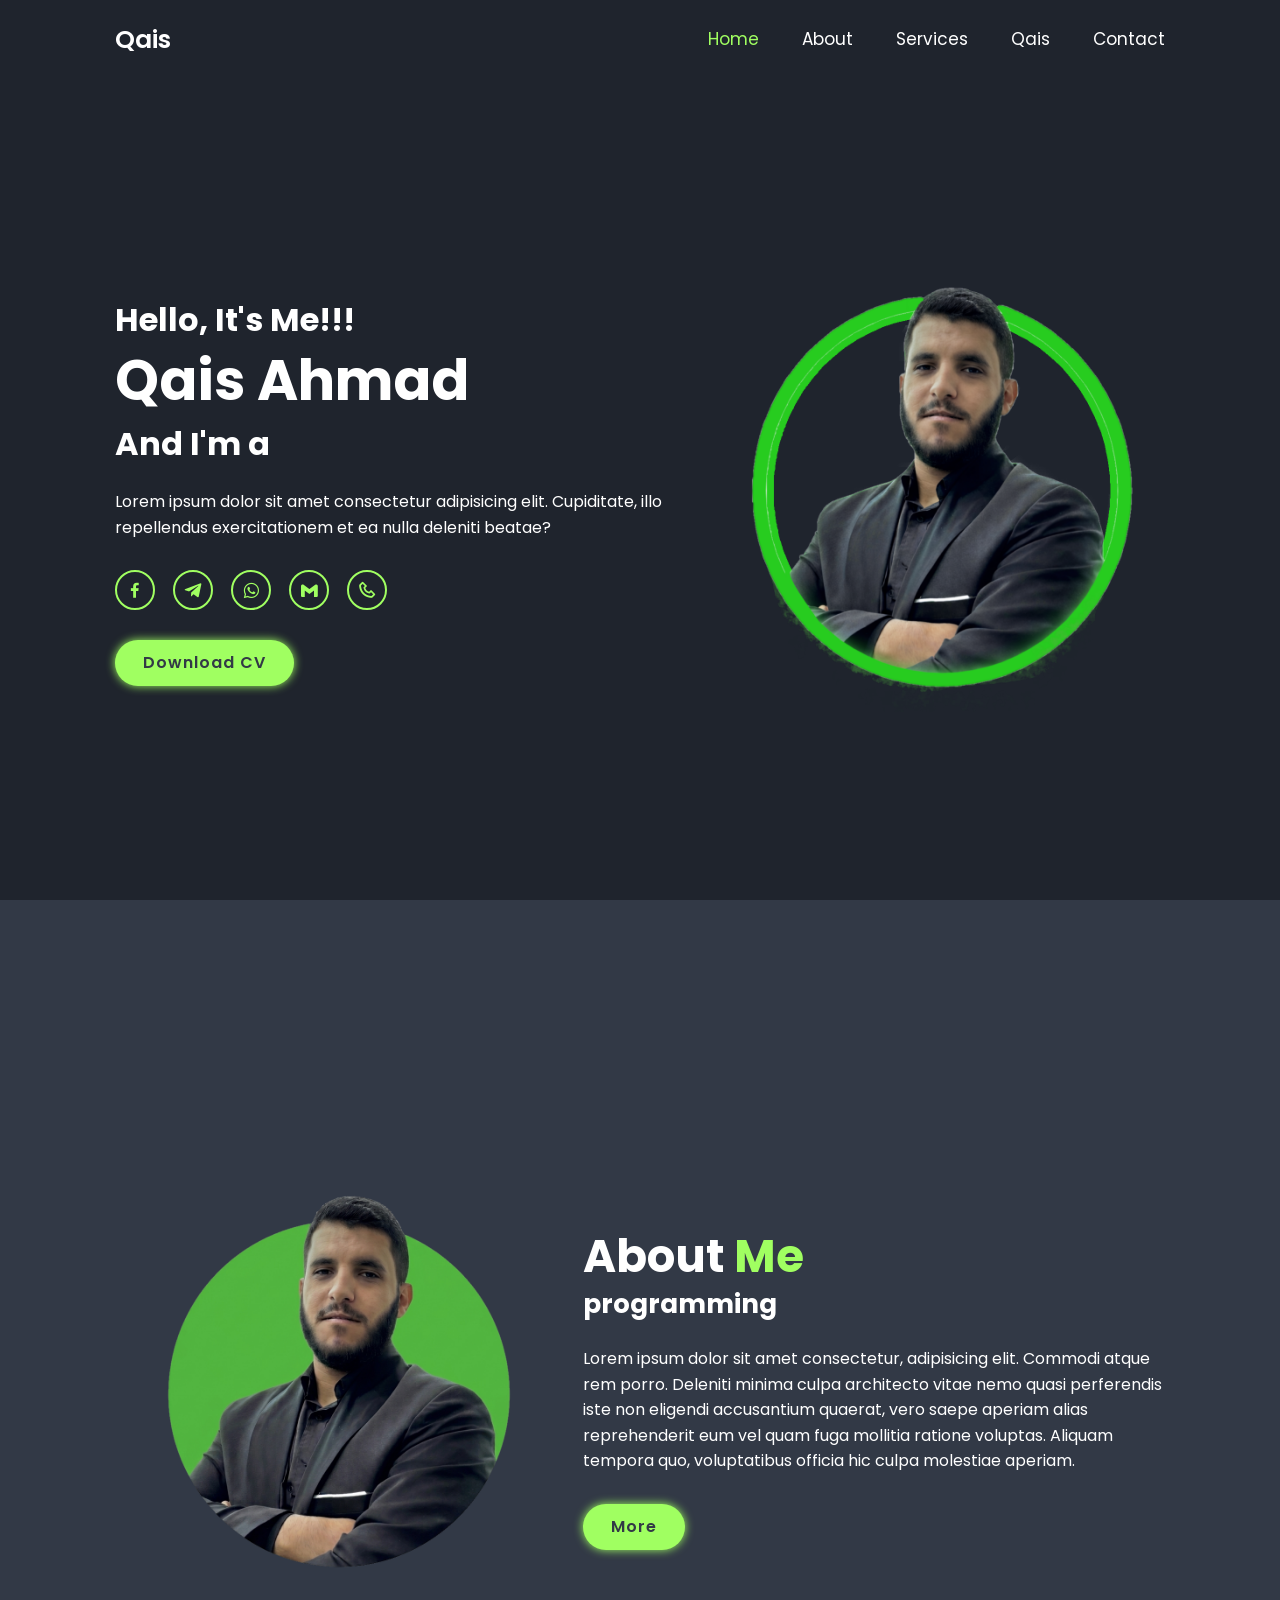
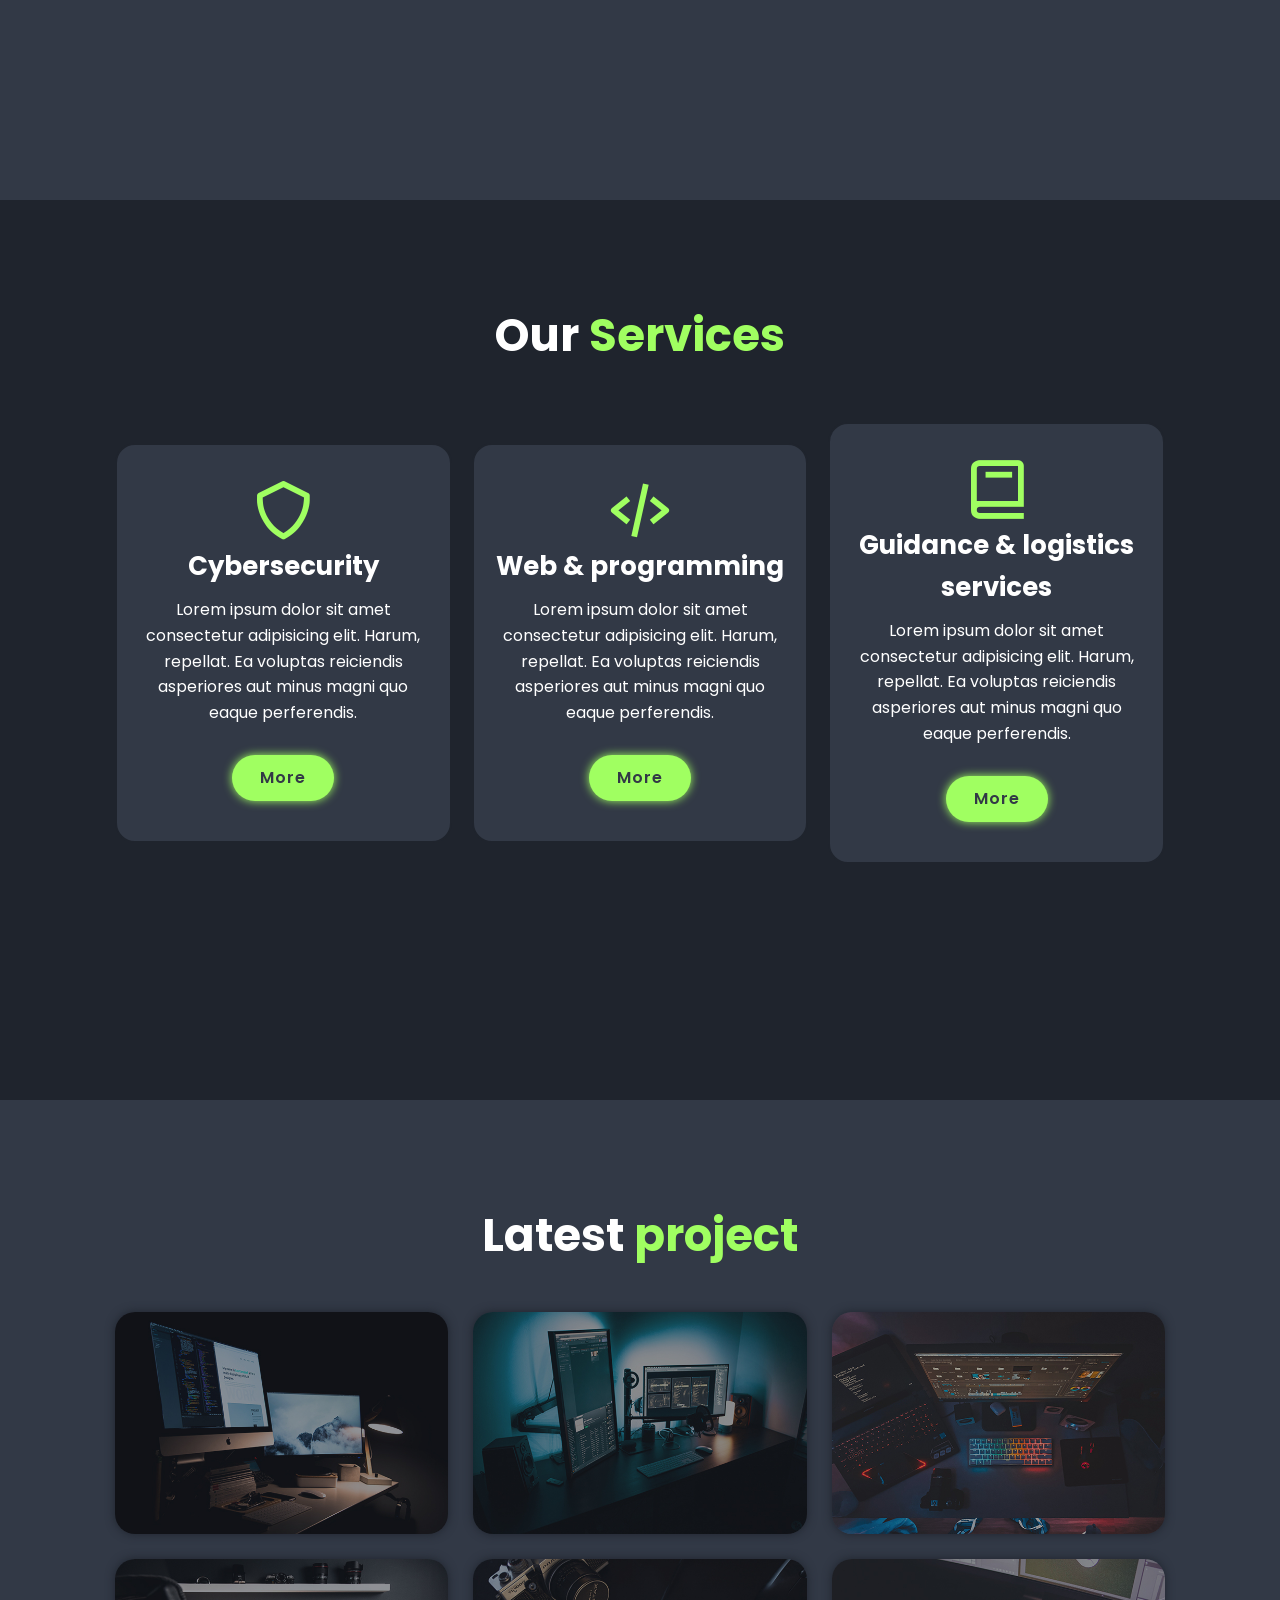
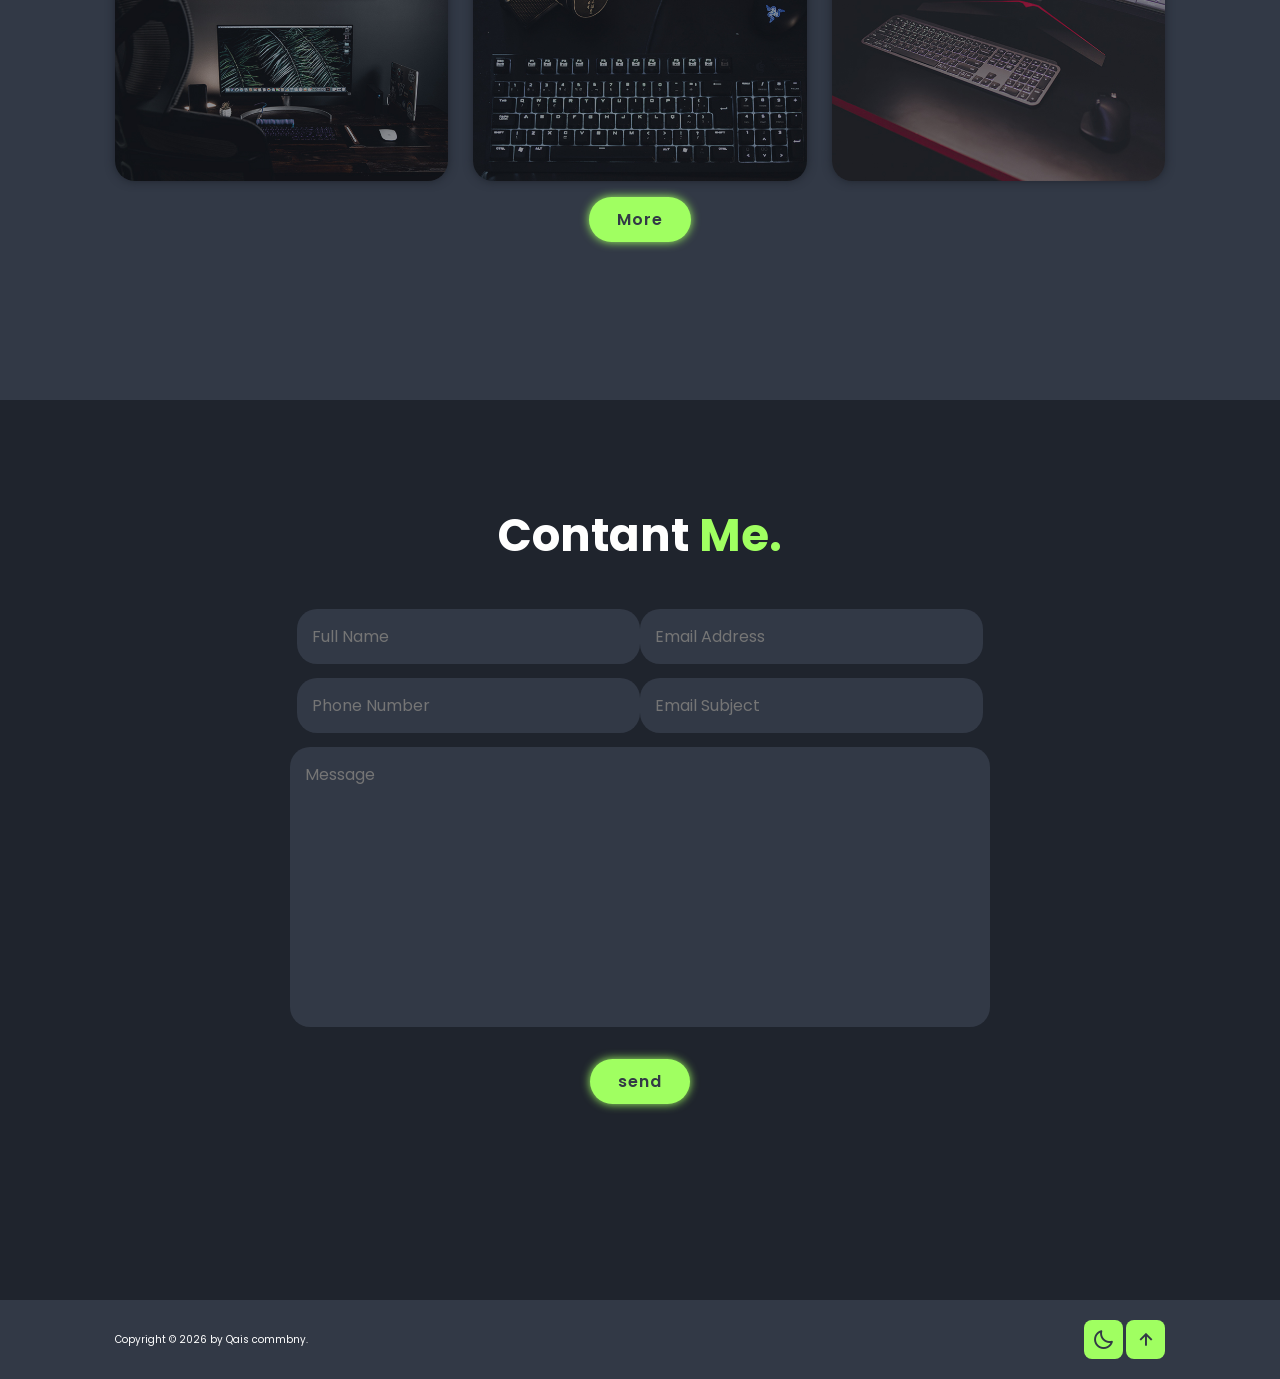
==== index.html @ 55a4468e "Add files via upload" ====
<!DOCTYPE html>
<html lang="en">
  <head>
    <meta charset="UTF-8" />
    <meta http-equiv="X-UA-Compatible" content="IE=edge" />
    <meta name="viewport" content="width=device-width, initial-scale=1.0">
    <link rel="icon" href="images/icon.icon">
      

      
      
      
      <!-- Meta SEO -->
<meta name="description" content="Specialist in cybersecurity and programming">

<!-- Open Graph (لوسائل التواصل الاجتماعي) -->
<meta property="og:title" content="Qais CV">
<meta property="og:description" content="Specialist in cybersecurity and programming">
<meta property="og:image" content="https://qaisprofile.lovestoblog.com/images/pag.jpg">
<meta property="og:url" content="https://qaisprofile.lovestoblog.com/">
<meta property="og:type" content="website">

<!-- Schema.org Structured Data -->
<script type="application/ld+json">
{
 "@context": "https://schema.org",
 "@type": "WebSite",
 "name": "Qais CV",
 "url": "https://qaisprofile.lovestoblog.com/",
 "image": "https://qaisprofile.lovestoblog.com/images/pag.jpg",
 "description": "Specialist in cybersecurity and programming"
}
</script>

<!-- صورة مخفية في الصفحة (ليتمكن Google من فهرستها) -->
<img src="https://qaisprofile.lovestoblog.com/images/pag.jpg" alt="Qais CV" style="display:none;">

      
      
      
    <title>Qais</title>

    <!-- box icons -->
    <link href="https://unpkg.com/boxicons@2.1.4/css/boxicons.min.css" rel="stylesheet" />

    <!-- custom css -->
    <link rel="stylesheet" href="css/style.css" />
  </head>

  <body>
    <!-- header design -->
    <header class="header">
      <a href="#" class="logo">Qais</a>

      <i class='bx bx-menu' id="menu-icon"></i>
      
      <nav class="navbar">
        <a href="#home" class="active">Home</a>
        <a href="#about">About</a>
        <a href="#services">Services</a>
        <a href="#qais">Qais</a>
        <a href="#contact">Contact</a>
      </nav>

    </header>
    <!-- home section design -->
    <section class="home" id="home">
      <div class="home-content">
        <h3>Hello, It's Me!!!</h3>
        <h1>Qais Ahmad</h1>
        <h3>And I'm a <span class="mutiple-text"></span></h3>
        <p>Lorem ipsum dolor sit amet consectetur adipisicing elit. Cupiditate, illo repellendus exercitationem et ea nulla deleniti beatae?
        </p>
        <div class="social">
          <a href="https://web.facebook.com/qays.qays.395/?locale=ar_AR"><i class='bx bxl-facebook'></i></a>
          <a href="https://t.me/797341588"><i class='bx bxl-telegram'></i></a>
          <a href="https://wa.me/967797341588"><i class='bx bxl-whatsapp'></i></a>
          <a href="mailto:qaysabualkhearr@gmail.com"><i class='bx bxl-gmail'></i></a>
          <a href="tel:0797341588"><i class='bx bx-phone'></i></a>
          
        </div>
        <a href="data/cv.pdf" download class="btn">Download CV</a>
      </div>
      <div class="home-img">
        <img src="images/p.png" alt="">
      </div>
    </section>
    <!-- about section design -->
    <section class="about" id="about">
      <div class="about-img" >
        <img src="images/p2.png" alt="">
      </div>
      <div class="about-content">
        <h2 class="heading">About <span>Me</span></h2>
        <h3>programming</h3>
        <p>Lorem ipsum dolor sit amet consectetur, adipisicing elit. Commodi atque rem porro. Deleniti minima culpa architecto vitae nemo quasi perferendis iste non eligendi accusantium quaerat, vero saepe aperiam alias reprehenderit eum vel quam fuga mollitia ratione voluptas. Aliquam tempora quo, voluptatibus officia hic culpa molestiae aperiam.</p>
      <a href="pages/about.html" class="btn">More</a>
      </div>
    </section>
    <!-- services section design -->
    <section class="services" id="services">
      <h2 class="heading">Our <span>Services</span></h2>
      <div class="services-container">
        <div class="services-box">
          <i class='bx bx-shield'></i>
          <h3>Cybersecurity</h3>
          <p>Lorem ipsum dolor sit amet consectetur adipisicing elit. Harum, repellat. Ea voluptas reiciendis asperiores aut minus magni quo eaque perferendis.</p>
          <a href="pages/Services/Cy.html" class="btn">More</a>
        </div>

         <div class="services-box">
          <i class="bx bx-code-alt"></i>
          <h3>Web & programming</h3>
          <p>Lorem ipsum dolor sit amet consectetur adipisicing elit. Harum, repellat. Ea voluptas reiciendis asperiores aut minus magni quo eaque perferendis.</p>
          <a href="pages/Services/WebProgramming.html" class="btn">More</a>
        </div>

         <div class="services-box">
          <i class='bx bx-book'></i>
          <h3>Guidance & logistics services</h3>
          <p>Lorem ipsum dolor sit amet consectetur adipisicing elit. Harum, repellat. Ea voluptas reiciendis asperiores aut minus magni quo eaque perferendis.</p>
          <a href="pages/Services/Guidance.html" class="btn">More</a>
        </div>
      </div>
    </section>
    <!-- qais section design -->
    <section class="qais" id="qais">
      <h2 class="heading">Latest <span>project</span></h2>
    <div class="qais-container">
      <div class="qais-box">
        <img src="images/portfolio1.jpg" alt="">
        <div class="qais-layer">
          <h4>Web Design</h4>
          <p>Lorem ipsum dolor sit amet consectetur adipisicing elit. Explicabo, modi.</p>
          <a href="pages/LatestProject.html"><i class="bx bx-link-external"></i></a>
        </div>
      </div>

      <div class="qais-box">
        <img src="images/portfolio2.jpg" alt="">
        <div class="qais-layer">
          <h4>Web Design</h4>
          <p>Lorem ipsum dolor sit amet consectetur adipisicing elit. Explicabo, modi.</p>
          <a href=""><i class="bx bx-link-external"></i></a>
        </div>
      </div>

      <div class="qais-box">
        <img src="images/portfolio3.jpg" alt="">
        <div class="qais-layer">
          <h4>Web Design</h4>
          <p>Lorem ipsum dolor sit amet consectetur adipisicing elit. Explicabo, modi.</p>
          <a href=""><i class="bx bx-link-external"></i></a>
        </div>
      </div>

      <div class="qais-box">
        <img src="images/portfolio4.jpg" alt="">
        <div class="qais-layer">
          <h4>Web Design</h4>
          <p>Lorem ipsum dolor sit amet consectetur adipisicing elit. Explicabo, modi.</p>
          <a href=""><i class="bx bx-link-external"></i></a>
        </div>
      </div>

      <div class="qais-box">
        <img src="images/portfolio5.jpg" alt="">
        <div class="qais-layer">
          <h4>Web Design</h4>
          <p>Lorem ipsum dolor sit amet consectetur adipisicing elit. Explicabo, modi.</p>
          <a href=""><i class="bx bx-link-external"></i></a>
        </div>
      </div>

      <div class="qais-box">
        <img src="images/portfolio6.jpg" alt="">
        <div class="qais-layer">
          <h4>Web Design</h4>
          <p>Lorem ipsum dolor sit amet consectetur adipisicing elit. Explicabo, modi.</p>
          <a href=""><i class="bx bx-link-external"></i></a>
        </div>
      </div>
      
    </div>
    <br>
    <a  href="pages/project.html" class="btn">More</a>
    </section>
    <!-- contact section design -->
    <section class="contact" id="contact">
      <h2 class="heading">Contant <span>Me.</span></h2>
    <form action="#">
      <div class="input-box">
        <input type="text" placeholder="Full Name">
        <input type="email" placeholder="Email Address">
      </div>
      <div class="input-box">
        <input type="number" placeholder="Phone Number">
        <input type="text" placeholder="Email Subject">
      </div>
      <textarea name="" id="" cols="30" rows="10" placeholder="Message"></textarea>
      <input type="submit" value="send" class="btn">
    </form>
    </section>
    <!-- footer design -->
    <footer>
      <div class="footer-text">
        <p>Copyright &copy; 2026 by Qais commbny.</p>
      </div>
      <div class="footer-iconTop">
        <a class="mood"><i class='bx bx-moon' id="darkMode-icon"></i></a>
        <a href="#home"><i class="bx bx-up-arrow-alt"></i></a>
      </div>
    </footer>

    <!-- scroll reveal -->
    <script src="https://unpkg.com/scrollreveal"></script>

    <!-- typed js -->
    <script src="https://cdn.jsdelivr.net/npm/typed.js@2.0.12"></script>

    <!-- custom js -->
    <script src="js/script.js"></script>
     
   
  </body>
</html>
---- css/style.css ----
@import url('https://fonts.googleapis.com/css2?family=Poppins:wght@300;400;500;600;700;800;900&display=swap');

body {
    background: var(--bg-color);
    color: var(--text-color);
    line-height: 1.6; /* أو جرب 1.5 للسطور العادية */
    overflow-x: hidden;
}
* {
    margin: 0;
    padding: 0;
    box-sizing: border-box;
    text-decoration: none;
    border: none;
    outline: none;
    scroll-behavior: smooth;
    font-family: 'Poppins', sans-serif;
}
:root{
    --bg-color:#1f242d;
    --second-bg-color:#323946;
    --text-color:#ffffff;
    /* --main-color:#0ef; */
    /* ................... */
    --main-color:hsl(96, 100%, 69%);

}




html{
    font-size:62.5%;
    overflow-x:hidden ;
}
body{
    background: var(--bg-color);
    color:var(--text-color) ;
}
section{
    min-height: 100vh;
    padding: 10rem 9% 2rem;
}
.header{
    position: fixed;
    top: 0%;
    left: 0%;
    width: 100%;
    padding: 2rem 9%;
    background:var(--bg-color);
    display: flex;
    justify-content: space-between;
    align-items: center;
    z-index:100 ;
}
.logo{
    font-size: 2.5rem;
    color: var(--text-color);
    font-weight: 600;
    cursor: default;
}
.navbar a{
font-size: 1.7rem;
color: var(--text-color);
margin-left:4rem ;

}
.navbar a:hover,
.navbar a.active
{

color: var(--main-color);


}
#menu-icon{

    font-size: 3.6rem;
    color:var(--text-color);
    display: none;
}
.home{
    display: flex;
    justify-content: center;
    align-items: center;
    
}
.home-img img{
    width:35vw;
    animation: floatImage 4s ease-in-out infinite ;
}
@keyframes floatImage {
    0%{
        transform: translateY();
    }
     50%{
        transform: translateY(-2.4rem);
    }
     100%{
        transform: translateY(0);
    }
   
}
.home-content h3{
    
    font-size:3.2rem ;
    font-weight: 700;
}
.home-content h3:nth-of-type(2){
    margin-bottom: 2rem;
    
}
span{
    color: var(--main-color);
}
.home-content h1{
    font-size: 5.6rem;
     font-weight: 700;
     line-height:1.3 ;

}
.home-content p{
    font-size: 1.6rem;
}
.social a{
    display: inline-flex;
    justify-content:center ;
    align-items: center;
    width: 4rem;
    height: 4rem;
    background-color: transparent;
    border: 0.2rem solid var(--main-color);
    border-radius:50% ;
    font-size: 2rem;
    color: var(--main-color);
    margin: 3rem 1.5rem 3rem 0;
    transition: 0.5s ease;
}
.social a:hover{
    background: var(--main-color);
    color: var(--second-bg-color);
    box-shadow: 0 0 1rem var(--main-color);
}
.btn{
    display:inline-block;
    padding: 1rem 2.8rem;
    background: var(--main-color);
    border-radius: 4rem;
    box-shadow: 0 0 1rem var(--main-color);
    font-size: 1.6rem;
    color: var(--second-bg-color);
    letter-spacing: 0.1rem;
    font-weight: 600;
    transition: 0.5s ease;
}
.btn:hover{
    box-shadow: none;
    

}
.about{
    display: flex;
    justify-content:center ;
    align-items: center;
    gap: 2rem;
    background: var(--second-bg-color);
}
.about-img img{
    width: 35vw;

}
.heading{
    text-align: center;
    font-size: 4.5rem;
}
.about-content h2{
text-align: left;
line-height: 1.2;
}
.about-content h3{
font-size: 2.6rem;
}
.about-content p{
font-size: 1.6rem;
margin: 2rem 0 3rem;
}
.services h2{
    margin-bottom: 5rem;

}
.services-container{
display: flex;
justify-content: center;
align-items: center;
flex-wrap:wrap ;
gap: 2rem;
}
.services-container .services-box{
    flex:1 1 30rem;
    background: var(--second-bg-color);
    padding: 3rem 2rem 4rem;
    border-radius: 2rem;
    text-align: center;
    border: .2rem solid var(--bg-color);
    transition:0.5s ease ;
}
.services-container .services-box:hover{

border-color:var(--main-color) ;
transform: scale(1.2);
}
.services-box i{
    font-size: 7rem;
    color: var(--main-color);
}
.services-box h3{
    font-size: 2.6rem;
}
.services-box p{
    font-size: 1.6rem;
    margin: 1rem 0 3rem;
}
 .qais{
    background: var(--second-bg-color);

 }
 .qais h2{
    margin-bottom:4rem ;
 }
 .qais-container{
    display: grid;
    grid-template-columns: repeat(3,1fr);
    align-items: center;
    gap: 2.5rem;
 }
 .qais-container .qais-box{
    position: relative;
    border-radius: 2rem;
    box-shadow:0 0 1rem var(--bg-color) ;
    overflow: hidden;
    display: flex;
 }
 .qais-box img{
    width: 100%;
    transition: .5s ease;
 }
 .qais-box:hover img{
    transform: scale(1.1);
 }
 .qais-container .qais-layer{
    position: absolute;
    bottom: 0;
    left: 0;
    width: 100%;
    height: 100%;
    background: linear-gradient(rgba(0,0,0,.1),var(--main-color));
    display: flex;
    justify-content: center;
    align-items: center;
    flex-direction: column;
    text-align: center;
    padding:0 4rem;
    transform: translateY(100%);
    transition: .5s ease;
 }
.qais-box:hover .qais-layer{
    transform: translateY(0);
}
 .qais-layer h4{
    font-size: 3rem;

 }
 .qais-layer p{
    font-size: 1.6rem;
    margin: .3rem 0 1rem;
}
.qais-layer a{
    display:inline-flex ;
    justify-content: center;
    align-items: center;
    width: 5rem;
    height: 5rem;
    background: var(--text-color);
    border-radius: 50%;
}
.qais-layer a i{
    font-size: 2rem;
    color: var(--second-bg-color);
}
 
.contact h2{
    margin-bottom:3rem ;
}
.contact form{
    max-width: 70rem;
    margin:1rem auto ;
    text-align: center;
    margin-bottom:3rem;

}
.contact form .input-box{
    display: flex;
    justify-content: center;
    flex-wrap: wrap;
}
.contact form .input-box input,
.contact form textarea{
    
    width: 100%;
    padding: 1.5rem;
    font-size: 1.6rem;
    color: var(--text-color);
    background: var(--second-bg-color);
    border-radius:2rem ;
    margin: .7rem 0;
   
    
}
.contact form .input-box input{
    width: 49%;
   
}
.contact form textarea{
    resize: none;
}
.contact form .btn{
    margin-top:2rem ;
    cursor: pointer;
}
footer{
display: flex;
justify-content: space-between;
align-items: center;
flex-wrap: wrap;
padding:2rem 9% ;
background: var(--second-bg-color);
}
footer-text p{
    font-size: 1.6rem;
}
.footer-iconTop a{
display: inline-flex;
justify-content: center;
align-items: center;
padding: .8rem;
background: var(--main-color);
border-radius: .8rem;
}
.footer-iconTop a:hover{
    box-shadow: 0 0 1rem var(--main-color);
}

.footer-iconTop a i{
    font-size:2.3rem;
    color:var(--second-bg-color);
}
  .show{
    
    display: block;
    margin-left: auto;
    margin-right: auto;
    height: 65vh;width: 80%;
    border-radius: 3rem;
      

    }
/* BREAKPOINTS */
@media (max-width: 1200px) {
    html {
        font-size: 55%;
    }
    .show{
        height: 70vh;width: 90%;
    }
  
}

@media (max-width: 991px) {
    .show{
        height: 60vh;width: 90%;
    }
    .header {
        padding: 2rem 3%;
    }
    section {
    padding: 10rem 3% 2rem ;
    }
    .services{
        padding-bottom: 7rem;
    }
    .qais{
        padding-bottom:7rem ;
    }
    .contact{
        min-height:auto ;
    }
    footer{
        padding:2rem 3% ;
    }
}   

@media (max-width: 768px) {
    .show{
        height: 70vh;width: 90%;
    }
        #menu-icon {
            display: block;
        }


    .navbar {
        
        position: absolute;
        top: 100%;
        left: 0;
        width: 100%;
        padding: 1rem 3%;
        background: var(--bg-color);
        border-top: .1rem solid rgba(0, 0, 0, .2);
        box-shadow: 0 .5rem 1rem rgba(0, 0, 0, .2);
        display: none;
    }
    .navbar.active{
        display: block;
    }
        .navbar a{
            display: block;
            font-size:2rem;
            margin:3rem
        }
        .home{
        
            flex-direction: column;
        }
        .home-content h3{
            font-size:2.6rem ;
        }
        .home-content h1{
            font-size:5rem ;
        }
        .home-img img {
            width: 70vw;
            margin-top:4rem ;
        }
        .about{
            flex-direction: column-reverse;
        }
        .about img{
             width: 70vw;
            margin-top:4rem ;
        }
        .services h2{
            margin-bottom: 3rem;
        }
        .qais h2{
            margin-bottom: 3rem;
        }
        .qais-container{
            grid-template-columns: repeat(2,1fr);
        }
}
@media (max-width: 617px){
    .show{
        height: 40vh;width: 90%;
    }
    .qais-container{
        grid-template-columns: 1fr;
    }
}
@media (max-width: 450px){
    html{
        font-size:50%;
    }
    .contact form .input-box input{
        width:100%;
    }
}
@media (max-width: 365px){
    .show{
        height: 25vh;width: 90%;
    }
    .home-img img {
        width: 90vw;
    }
    .about-img img {
        width: 90vw;
    }
    footer{
        flex-direction: column-reverse;
    }
    footer p{
        text-align:center ;
        margin-top: 2rem;
    }
}
.bord{
    height: 30vh;width: 90%; background-image:url(/images/wb.jpg)  ;background-repeat: no-repeat;
}
.qais .btn{
     display: block;
    width: fit-content;
    margin: auto;
}
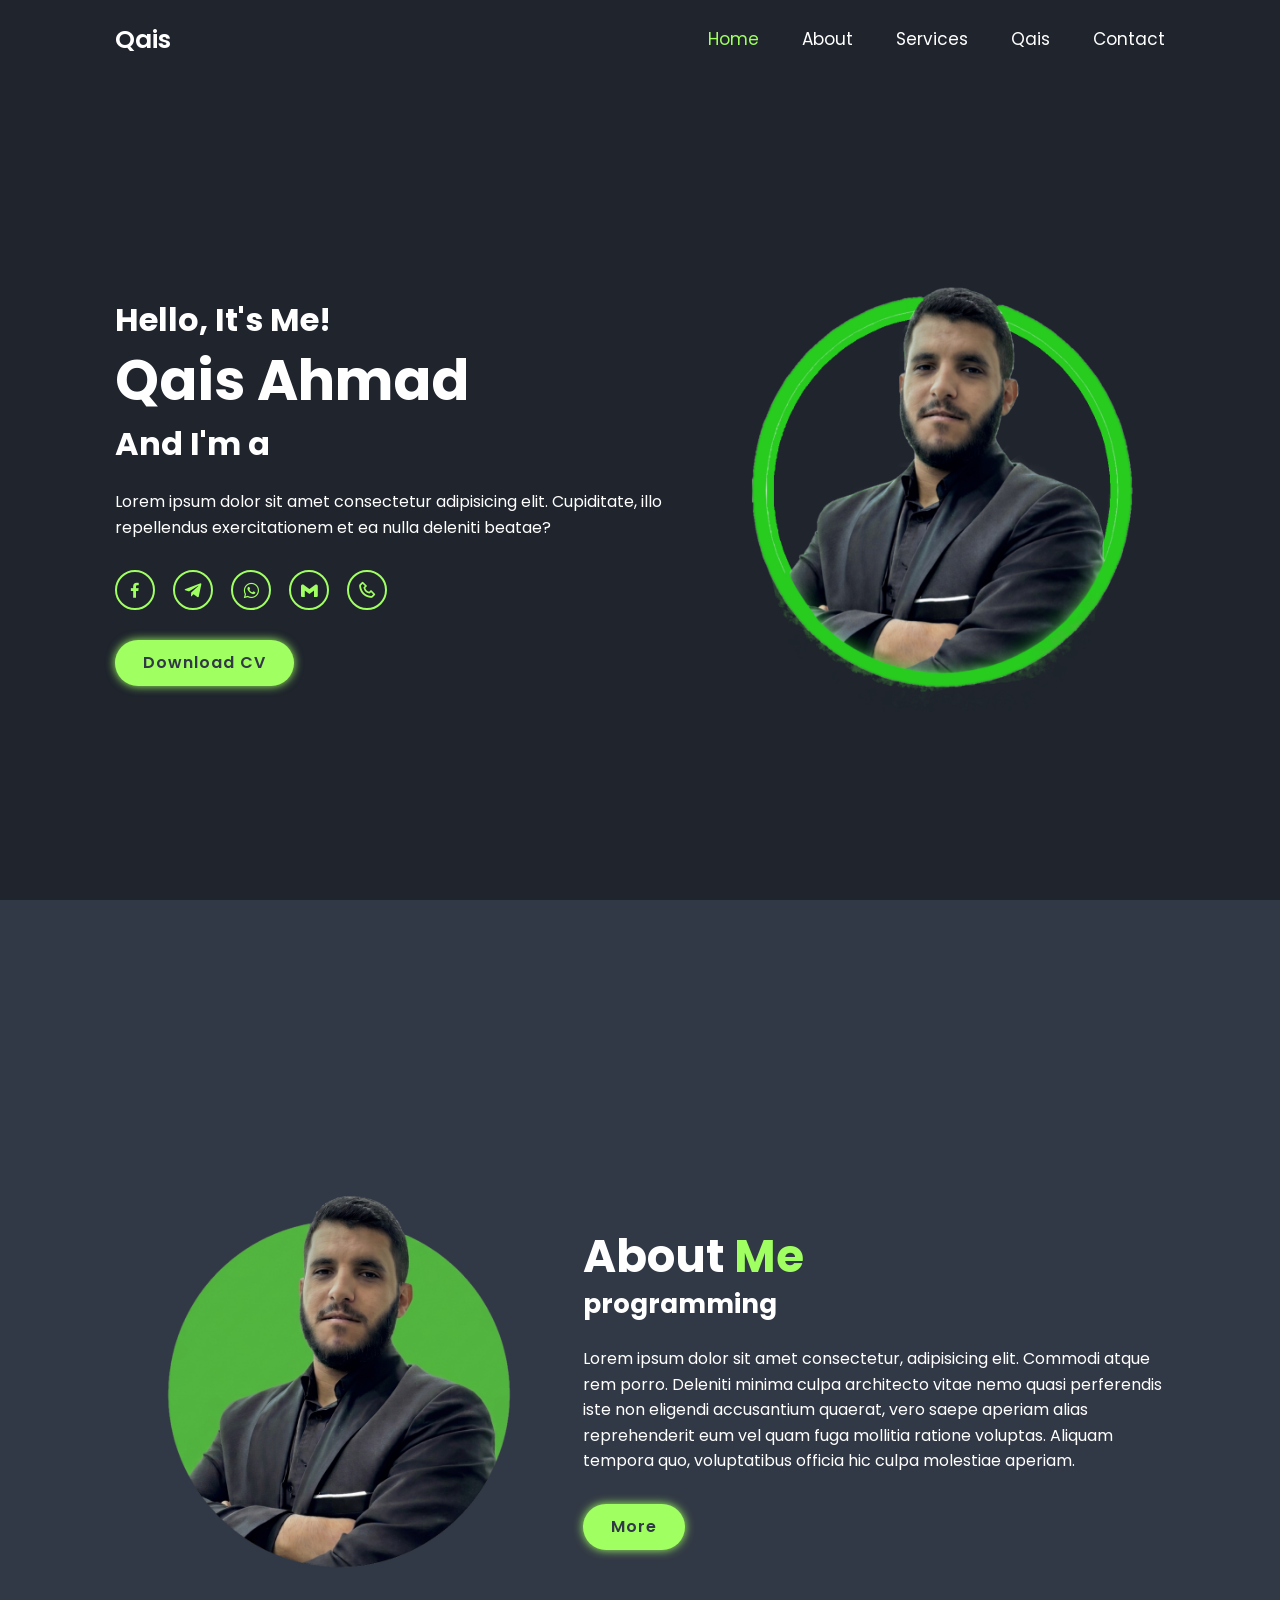
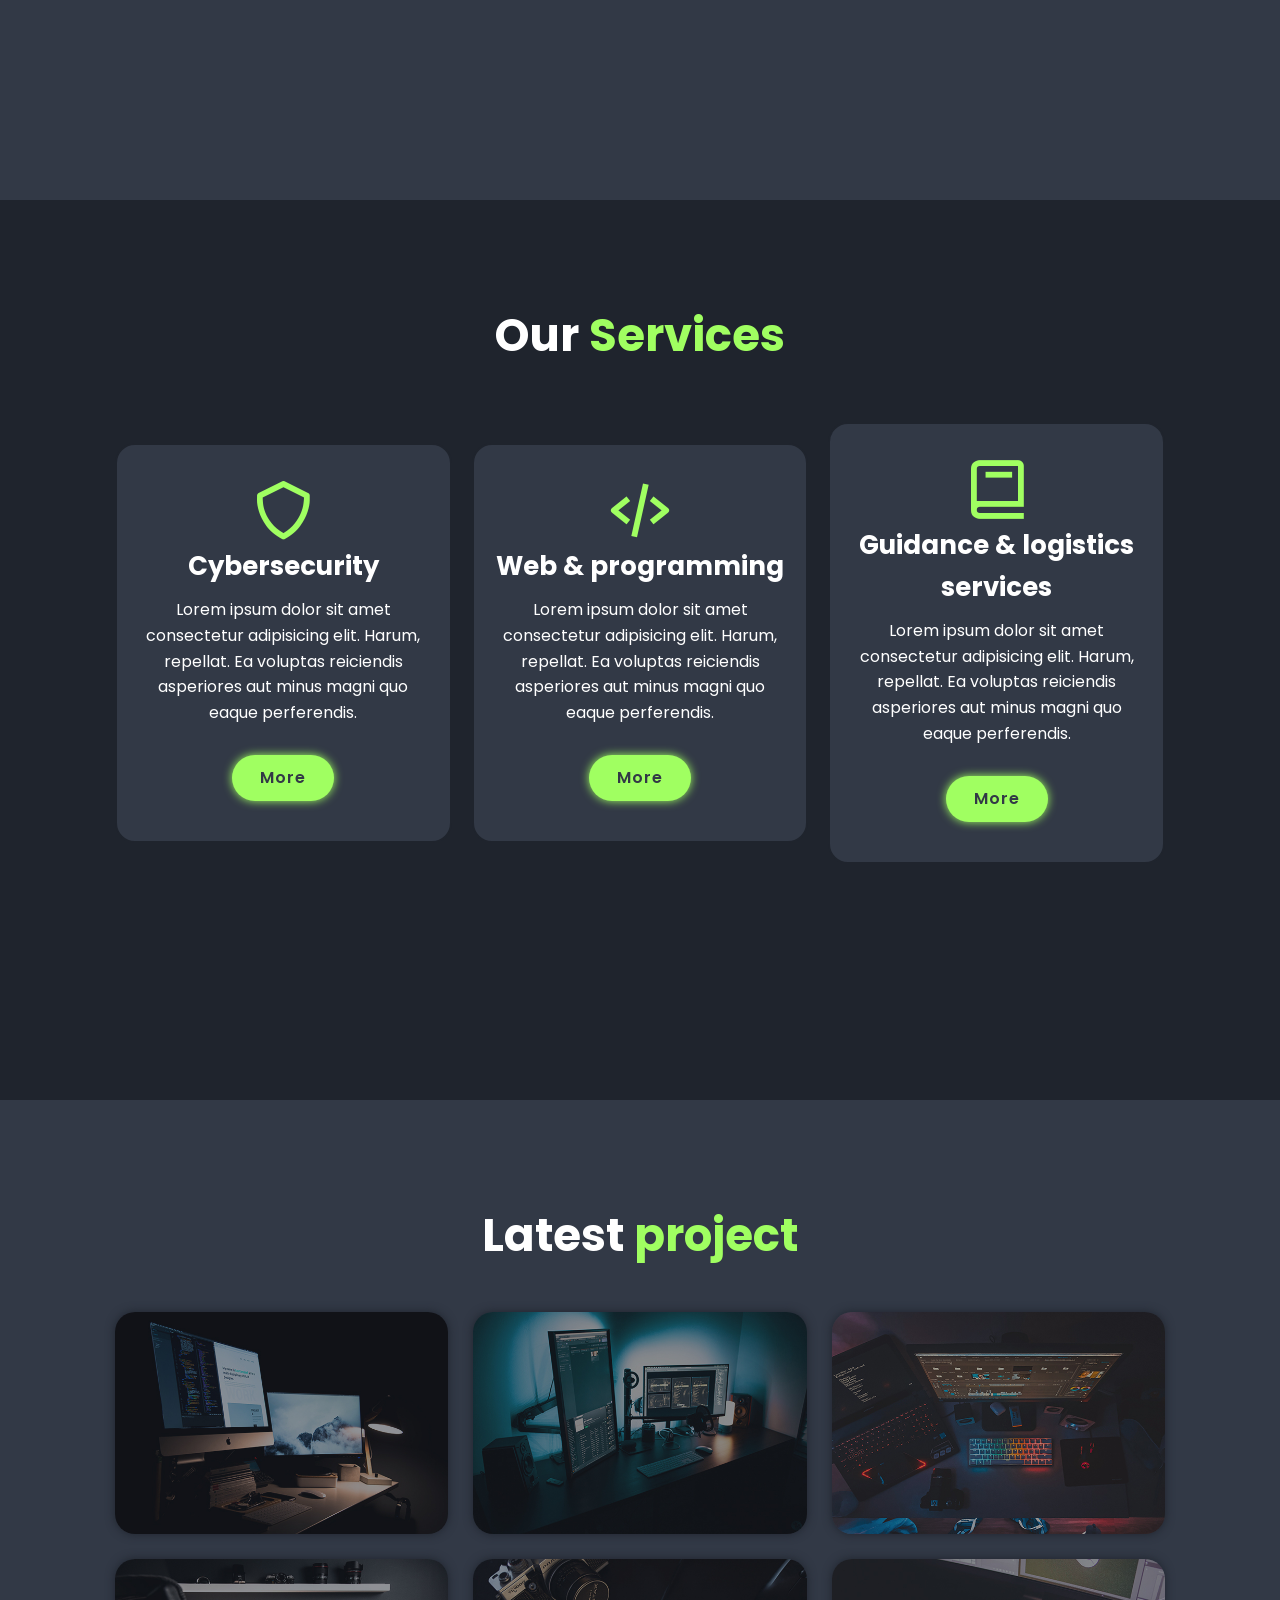
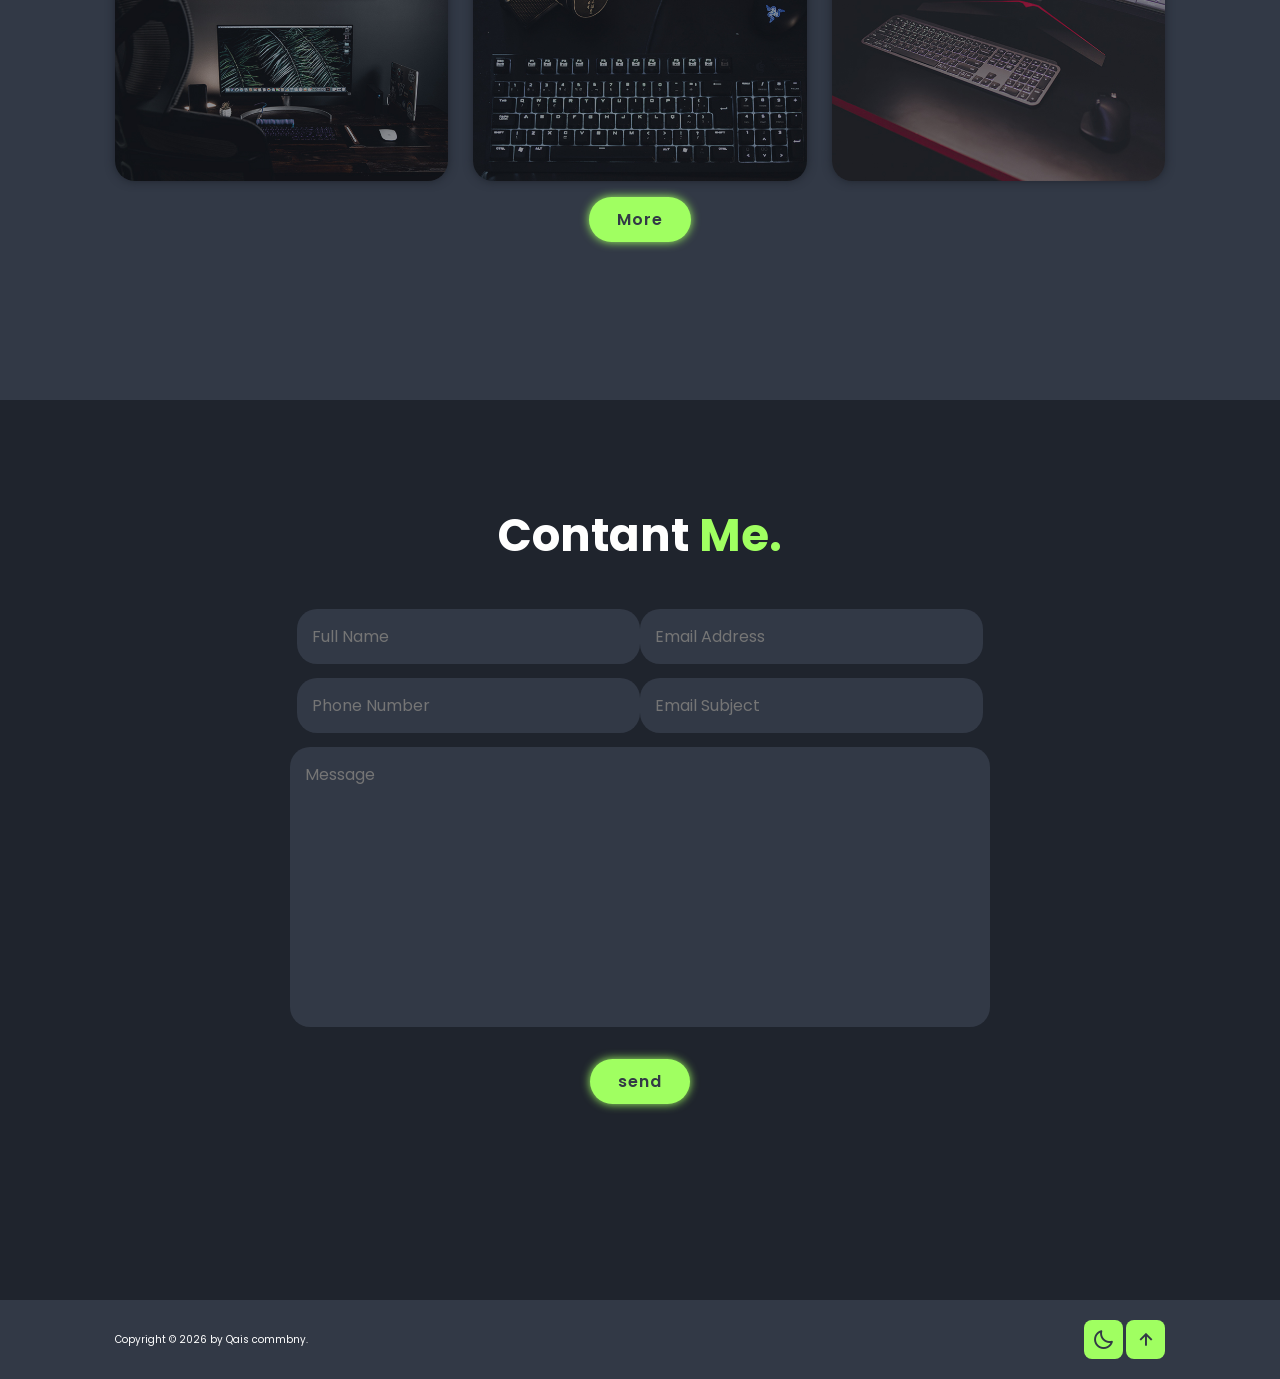
==== commit 9a0c6755: "Update index.html" ====
--- a/index.html
+++ b/index.html
@@ -14,12 +14,16 @@
 <meta name="description" content="Specialist in cybersecurity and programming">
 
 <!-- Open Graph (لوسائل التواصل الاجتماعي) -->
+    
+<meta name="description" content="Specialist in cybersecurity and programming">
+
 <meta property="og:title" content="Qais CV">
 <meta property="og:description" content="Specialist in cybersecurity and programming">
 <meta property="og:image" content="https://qaisprofile.lovestoblog.com/images/pag.jpg">
 <meta property="og:url" content="https://qaisprofile.lovestoblog.com/">
 <meta property="og:type" content="website">
 
+<meta property="fb:app_id" content="123456789012345">
 <!-- Schema.org Structured Data -->
 <script type="application/ld+json">
 {
@@ -66,7 +70,7 @@
     <!-- home section design -->
     <section class="home" id="home">
       <div class="home-content">
-        <h3>Hello, It's Me!!!</h3>
+        <h3>Hello, It's Me!</h3>
         <h1>Qais Ahmad</h1>
         <h3>And I'm a <span class="mutiple-text"></span></h3>
         <p>Lorem ipsum dolor sit amet consectetur adipisicing elit. Cupiditate, illo repellendus exercitationem et ea nulla deleniti beatae?
